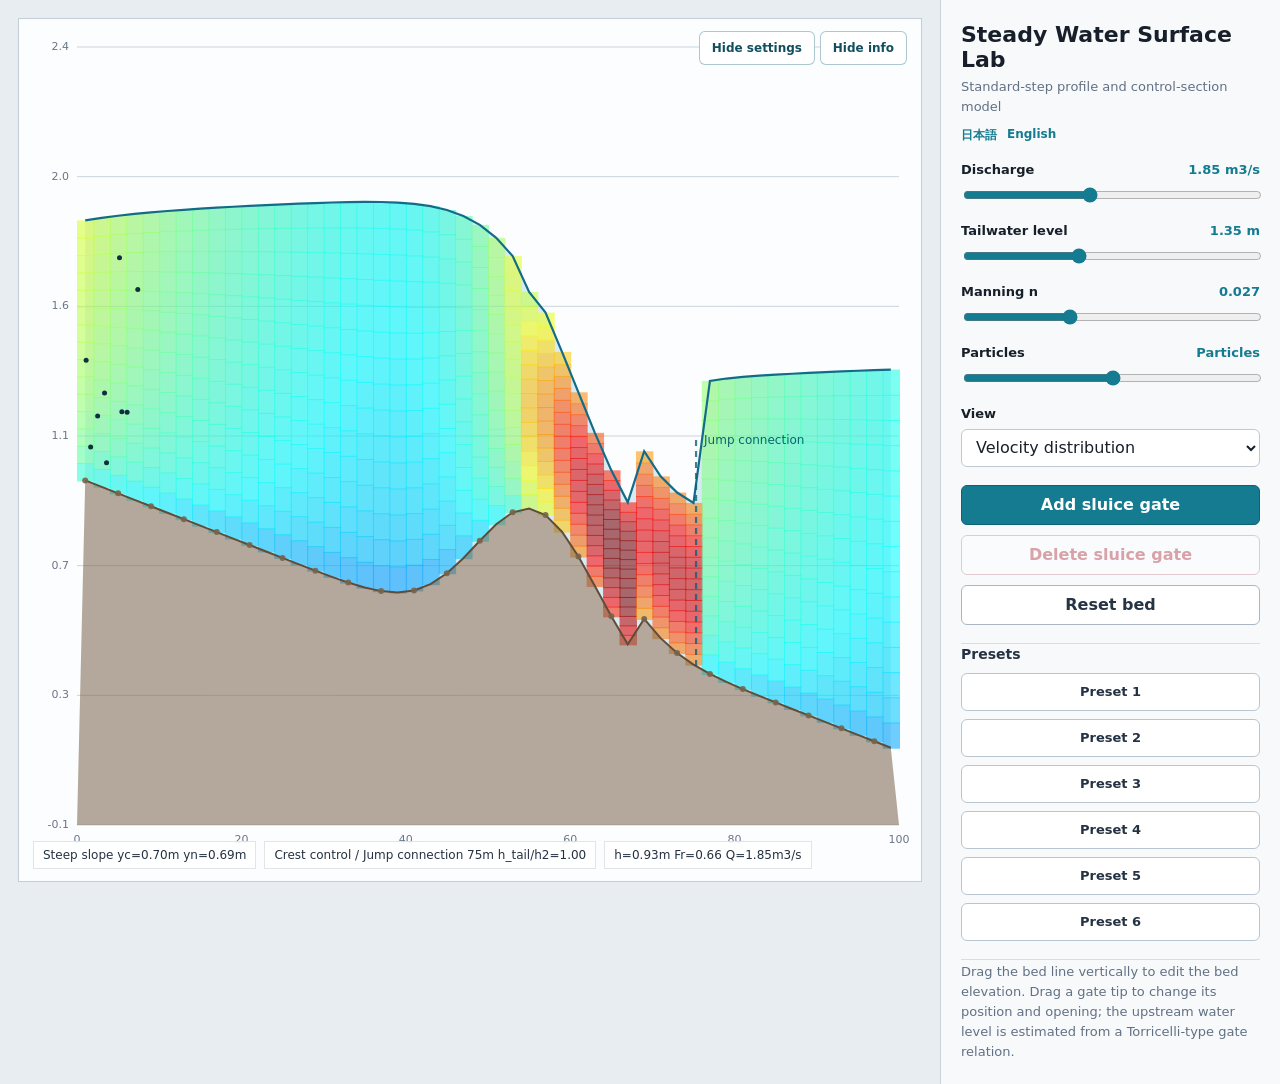
==== steady-en.html @ 4794bfbe "Publish steady water surface lab" ====
<!doctype html>
<html lang="en">
  <head>
    <meta charset="utf-8">
    <meta name="viewport" content="width=device-width, initial-scale=1">
    <title>Steady Water Surface Lab</title>
    <link rel="stylesheet" href="styles.css">
  </head>
  <body>
    <main class="app">
      <section class="stage">
        <div class="canvas-wrap">
          <canvas id="steadyCanvas" aria-label="Steady open-channel water-surface profile"></canvas>
          <button id="togglePanel" class="panel-toggle" type="button">Hide settings</button>
          <button id="toggleHud" class="hud-toggle" type="button">Hide info</button>
          <div class="hud">
            <span id="profileClass">-</span>
            <span id="controlState">-</span>
            <span id="steadyReadout">-</span>
          </div>
        </div>
      </section>

      <aside class="panel" aria-label="Settings">
        <div class="brand">
          <h1>Steady Water Surface Lab</h1>
          <p>Standard-step profile and control-section model</p>
          <div class="lang-links"><a href="steady.html">日本語</a><a href="steady-en.html">English</a></div>
        </div>

        <div class="control">
          <label for="flow">Discharge <output id="flowOut"></output></label>
          <input id="flow" type="range" min="0.15" max="4.2" step="0.01" value="1.85">
        </div>

        <div class="control">
          <label for="tail">Tailwater level <output id="tailOut"></output></label>
          <input id="tail" type="range" min="0.45" max="2.8" step="0.01" value="1.35">
        </div>

        <div class="control">
          <label for="mann">Manning n <output id="mannOut"></output></label>
          <input id="mann" type="range" min="0.012" max="0.055" step="0.001" value="0.027">
        </div>

        <div class="control">
          <label for="particles">Particles <output id="particlesOut"></output></label>
          <input id="particles" type="range" min="0" max="2" step="1" value="1">
        </div>

        <div class="control">
          <label for="viewMode">View</label>
          <select id="viewMode">
            <option value="speed" selected>Velocity distribution</option>
            <option value="froude">Froude number</option>
            <option value="plain">Water surface only</option>
          </select>
        </div>

        <div class="buttons">
          <button id="addSteadyGate" type="button">Add sluice gate</button>
          <button id="deleteSteadyGate" class="secondary danger" type="button">Delete sluice gate</button>
          <button id="resetSteadyBed" type="button">Reset bed</button>
        </div>

        <div class="preset-group">
          <h2>Presets</h2>
          <div class="preset-grid">
            <button type="button" data-preset="mild-gate-low">Preset 1</button>
            <button type="button" data-preset="mild-gate-high">Preset 2</button>
            <button type="button" data-preset="mild-weir-free">Preset 3</button>
            <button type="button" data-preset="mild-weir-submerged">Preset 4</button>
            <button type="button" data-preset="steep-uniform-low">Preset 5</button>
            <button type="button" data-preset="steep-uniform-high">Preset 6</button>
          </div>
        </div>

        <div class="notes">
          <p>Drag the bed line vertically to edit the bed elevation. Drag a gate tip to change its position and opening; the upstream water level is estimated from a Torricelli-type gate relation.</p>
        </div>
      </aside>
    </main>

    <script src="steady.js"></script>
  </body>
</html>
---- styles.css ----
:root {
  color-scheme: light;
  --ink: #17202a;
  --muted: #627184;
  --line: #d6dde5;
  --panel: #f7f9fb;
  --water: #4aa7c8;
  --bed: #79634a;
  --accent: #147b90;
  --danger: #b43945;
}

* {
  box-sizing: border-box;
}

html,
body {
  width: 100%;
  min-height: 100%;
  margin: 0;
}

body {
  font-family: Inter, ui-sans-serif, system-ui, -apple-system, BlinkMacSystemFont, "Segoe UI", sans-serif;
  color: var(--ink);
  background: #e8edf2;
}

.landing {
  display: grid;
  min-height: 100vh;
  place-items: center;
  padding: 24px;
}

.landing-inner {
  width: min(640px, 100%);
  padding: 28px;
  border: 1px solid #c5ced8;
  background: #fbfdff;
}

.landing-inner h1 {
  margin: 0 0 10px;
  font-size: 30px;
  line-height: 1.1;
}

.landing-inner p {
  margin: 0 0 22px;
  color: var(--muted);
  line-height: 1.6;
}

.landing-actions {
  display: flex;
  flex-wrap: wrap;
  gap: 10px;
}

.landing-actions a {
  min-height: 42px;
  padding: 10px 14px;
  border: 1px solid #0d6273;
  border-radius: 6px;
  background: #147b90;
  color: white;
  font-weight: 700;
  text-decoration: none;
}

.landing-actions a + a {
  border-color: #aab6c2;
  background: white;
  color: #263445;
}

.app {
  display: grid;
  grid-template-columns: minmax(0, 1fr) 340px;
  min-height: 100vh;
}

.app.panel-hidden {
  grid-template-columns: minmax(0, 1fr);
}

.app.panel-hidden .panel {
  display: none;
}

.stage {
  min-width: 0;
  padding: 18px;
}

.canvas-wrap {
  position: relative;
  width: 100%;
  height: calc(100vh - 36px);
  min-height: 560px;
  border: 1px solid #c5ced8;
  background: #fbfdff;
  overflow: hidden;
}

canvas {
  display: block;
  width: 100%;
  height: 100%;
  touch-action: none;
  cursor: crosshair;
}

.hud {
  position: absolute;
  left: 14px;
  right: 14px;
  bottom: 12px;
  display: flex;
  flex-wrap: wrap;
  gap: 8px;
  pointer-events: none;
}

.hud-toggle,
.panel-toggle {
  position: absolute;
  top: 12px;
  z-index: 2;
  min-height: 34px;
  padding: 0 12px;
  border-color: rgba(13, 98, 115, 0.35);
  background: rgba(255, 255, 255, 0.88);
  color: #124f5e;
  font-size: 12px;
  backdrop-filter: blur(8px);
}

.hud-toggle {
  right: 14px;
}

.panel-toggle {
  right: 106px;
}

.canvas-wrap.hud-hidden .hud {
  display: none;
}

.hud span {
  min-height: 28px;
  padding: 5px 9px;
  border: 1px solid rgba(23, 32, 42, 0.12);
  background: rgba(255, 255, 255, 0.82);
  color: #253242;
  font-size: 12px;
  line-height: 16px;
  backdrop-filter: blur(8px);
}

.panel {
  display: flex;
  flex-direction: column;
  gap: 18px;
  padding: 22px 20px;
  border-left: 1px solid #c8d1da;
  background: var(--panel);
  overflow-y: auto;
}

.brand h1 {
  margin: 0 0 4px;
  font-size: 22px;
  line-height: 1.15;
  letter-spacing: 0;
}

.brand p,
.notes p {
  margin: 0;
  color: var(--muted);
  font-size: 13px;
  line-height: 1.55;
}

.lang-links {
  display: flex;
  gap: 10px;
  margin-top: 10px;
  font-size: 12px;
}

.lang-links a {
  color: var(--accent);
  text-decoration: none;
  font-weight: 700;
}

.lang-links a:hover {
  text-decoration: underline;
}

.control {
  display: grid;
  gap: 8px;
}

label {
  display: flex;
  align-items: center;
  justify-content: space-between;
  gap: 12px;
  font-size: 13px;
  font-weight: 650;
}

output {
  min-width: 68px;
  color: var(--accent);
  text-align: right;
  font-variant-numeric: tabular-nums;
}

input[type="range"] {
  width: 100%;
  accent-color: var(--accent);
}

select {
  width: 100%;
  min-height: 38px;
  padding: 0 10px;
  border: 1px solid #bfc9d4;
  border-radius: 6px;
  background: white;
  color: var(--ink);
  font: inherit;
}

.toggles {
  display: grid;
  grid-template-columns: 1fr 1fr;
  gap: 10px;
}

.toggles label {
  justify-content: flex-start;
  min-height: 38px;
  padding: 0 10px;
  border: 1px solid #c8d1da;
  border-radius: 6px;
  background: white;
}

.buttons {
  display: grid;
  grid-template-columns: 1fr;
  gap: 10px;
}

button {
  min-height: 40px;
  border: 1px solid #0d6273;
  border-radius: 6px;
  background: #147b90;
  color: white;
  font: inherit;
  font-weight: 700;
  cursor: pointer;
}

button + button {
  border-color: #aab6c2;
  background: white;
  color: #263445;
}

button.secondary {
  border-color: #aab6c2;
  background: white;
  color: #263445;
}

button.danger {
  border-color: #c79097;
  color: var(--danger);
}

button:active {
  transform: translateY(1px);
}

button:disabled {
  cursor: default;
  opacity: 0.45;
  transform: none;
}

.preset-group {
  display: grid;
  gap: 10px;
  padding-top: 2px;
  border-top: 1px solid var(--line);
}

.preset-group h2 {
  margin: 0;
  color: #253242;
  font-size: 14px;
  line-height: 1.2;
}

.preset-grid {
  display: grid;
  grid-template-columns: 1fr;
  gap: 8px;
}

.preset-grid button {
  min-height: 38px;
  border-color: #b9c6d2;
  background: white;
  color: #243243;
  font-size: 13px;
  text-align: center;
  padding: 0 11px;
}

.preset-grid button.active {
  border-color: #147b90;
  background: #e7f3f6;
  color: #0d6273;
}

.notes {
  padding-top: 2px;
  border-top: 1px solid var(--line);
}

@media (max-width: 920px) {
  .app {
    grid-template-columns: minmax(150px, 1fr) minmax(220px, 44vw);
    min-height: 100svh;
  }

  .app.panel-hidden {
    grid-template-columns: 1fr;
  }

  .stage {
    padding: 8px;
  }

  .canvas-wrap {
    height: calc(100svh - 16px);
    min-height: 0;
  }

  .hud {
    top: 52px;
    bottom: auto;
    align-content: flex-start;
  }

  .hud span {
    max-width: 100%;
  }

  .panel {
    gap: 12px;
    max-height: 100svh;
    padding: 12px;
    border-left: 1px solid #c8d1da;
    border-top: 0;
  }

  .brand h1 {
    font-size: 16px;
  }

  .brand p,
  .notes {
    display: none;
  }

  .buttons {
    gap: 7px;
  }

  button {
    min-height: 36px;
    font-size: 13px;
  }

  .preset-grid {
    gap: 7px;
  }
}
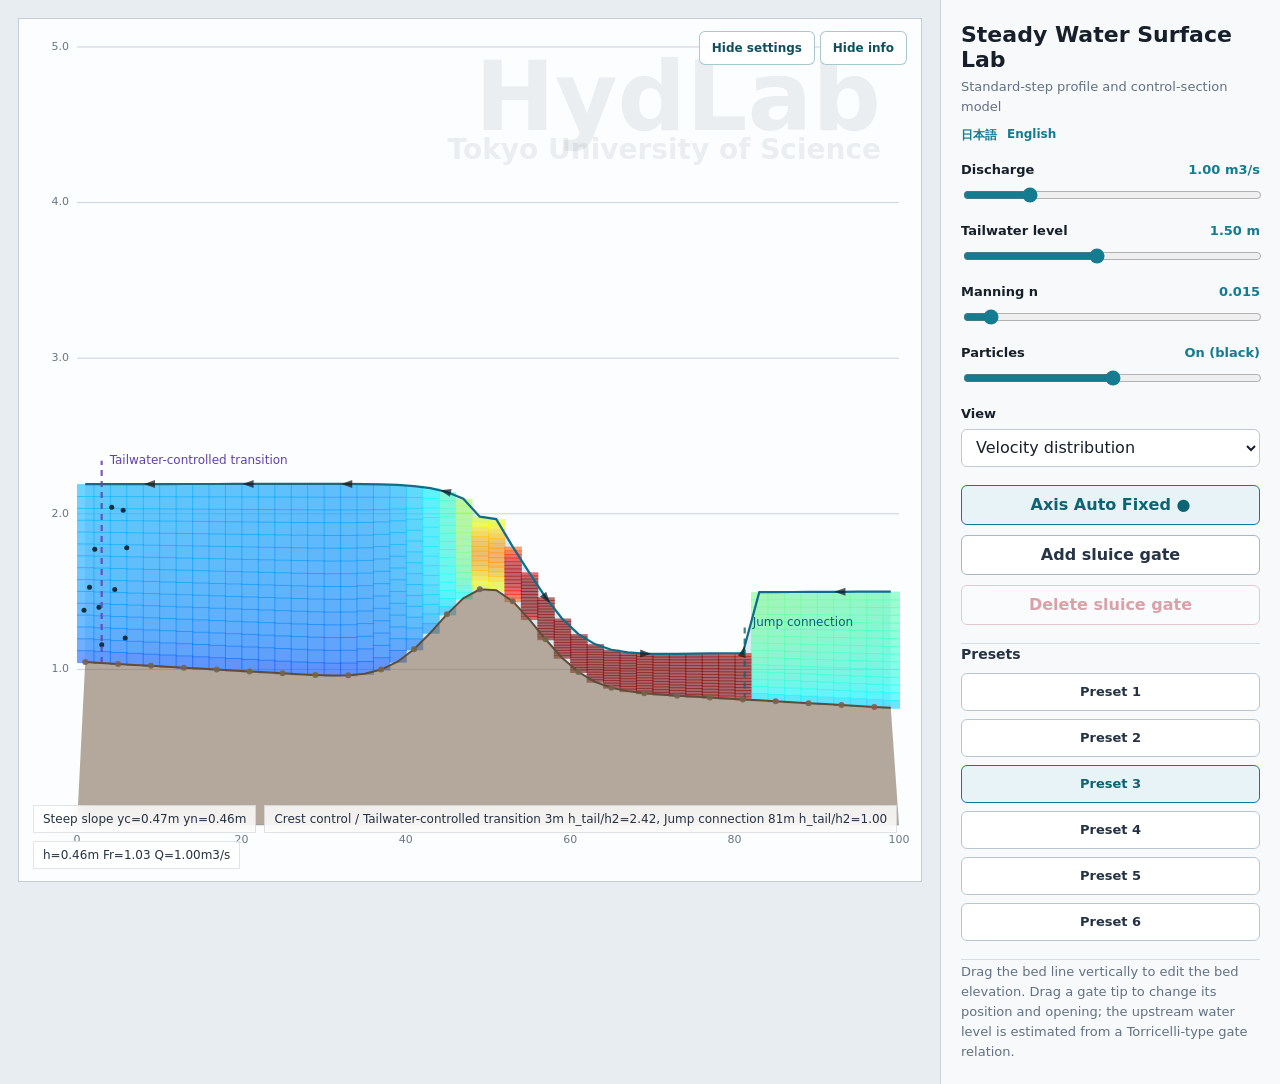
==== commit 77b34337: "Refine vertical axis control" ====
--- a/steady-en.html
+++ b/steady-en.html
@@ -58,9 +58,9 @@
         </div>
 
         <div class="buttons">
+          <button id="toggleAxis" class="secondary axis-toggle" type="button">Axis  Auto ●  Fixed</button>
           <button id="addSteadyGate" type="button">Add sluice gate</button>
           <button id="deleteSteadyGate" class="secondary danger" type="button">Delete sluice gate</button>
-          <button id="resetSteadyBed" type="button">Reset bed</button>
         </div>
 
         <div class="preset-group">
--- a/styles.css
+++ b/styles.css
@@ -284,6 +284,12 @@
   color: #263445;
 }
 
+button.secondary.active {
+  border-color: #147b90;
+  background: #e7f3f6;
+  color: #0d6273;
+}
+
 button.danger {
   border-color: #c79097;
   color: var(--danger);
